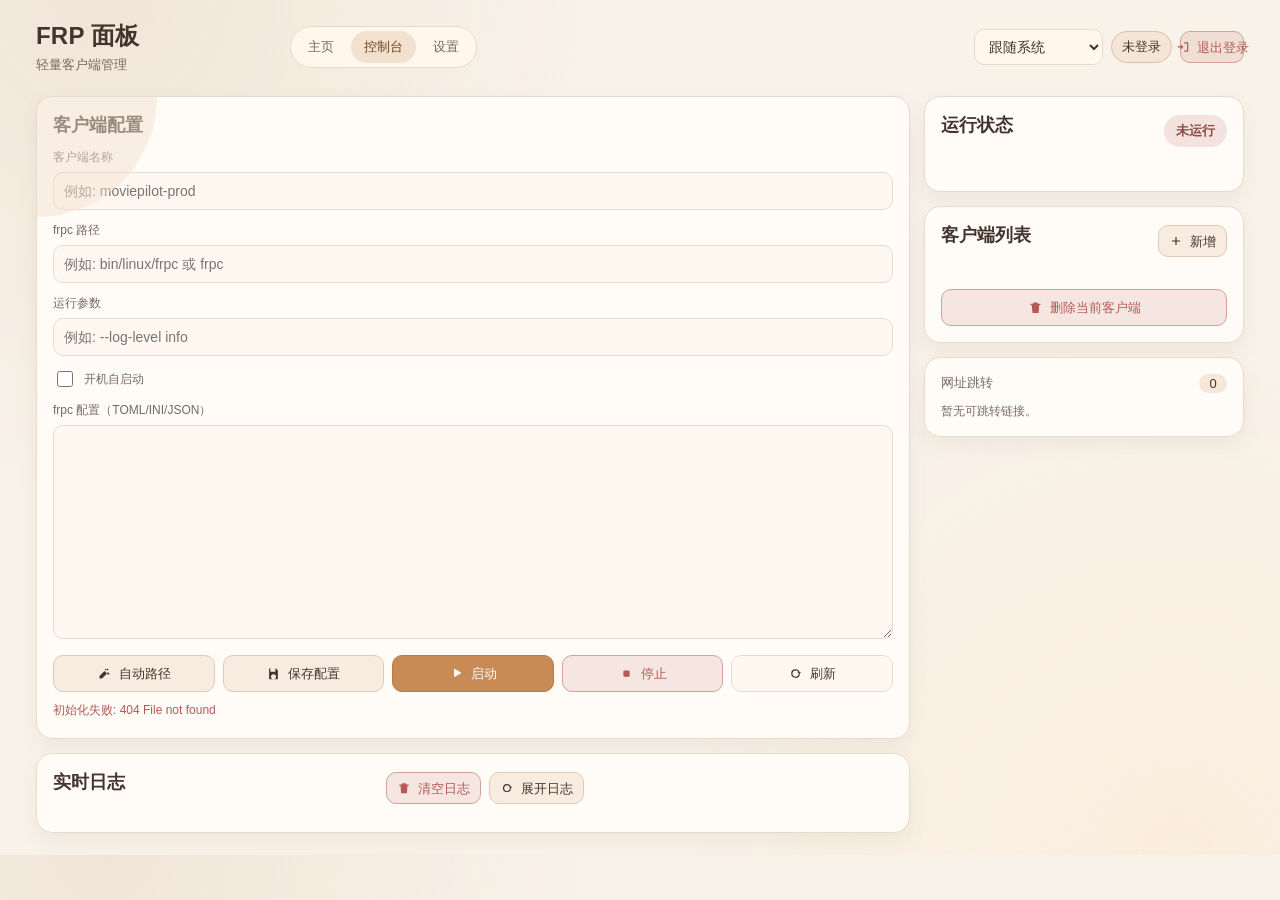
==== web/console.html @ 7527ebbc "feat(ui): add successful-sites home and move console to /console" ====
<!doctype html>
<html lang="zh-CN">
  <head>
    <meta charset="UTF-8" />
    <meta name="viewport" content="width=device-width, initial-scale=1.0" />
    <title>FRP 控制台</title>
    <link rel="stylesheet" href="/web/style.css?v=__ASSET_VERSION__" />
  </head>
  <body data-page="console" data-asset-version="__ASSET_VERSION__">
    <header class="site-header">
      <div class="brand">
        <h1>FRP 面板</h1>
        <p>轻量客户端管理</p>
      </div>
      <nav class="nav-tabs" aria-label="主导航">
        <a href="/" data-nav="home">主页</a>
        <a href="/console" data-nav="console">控制台</a>
        <a href="/settings" data-nav="settings">设置</a>
      </nav>
      <div class="head-actions">
        <select id="theme_mode" class="theme-select" aria-label="主题模式">
          <option value="system">跟随系统</option>
          <option value="light">浅色主题</option>
          <option value="dark">深色主题</option>
        </select>
        <span id="user_badge" class="user-badge">未登录</span>
        <button id="logout_btn" class="btn danger small">
          <svg class="btn-icon" aria-hidden="true"><use href="/web/icons.svg#icon-logout"></use></svg>
          <span class="btn-label">退出登录</span>
        </button>
      </div>
    </header>

    <main class="dashboard-grid">
      <section class="dashboard-main">
        <section class="panel stage reveal">
          <h2>客户端配置</h2>
          <div class="field">
            <label for="client_name">客户端名称</label>
            <input id="client_name" placeholder="例如: moviepilot-prod" />
          </div>
          <div class="field">
            <label for="frpc_path">frpc 路径</label>
            <input id="frpc_path" placeholder="例如: bin/linux/frpc 或 frpc" />
          </div>
          <div class="field">
            <label for="run_args">运行参数</label>
            <input id="run_args" placeholder="例如: --log-level info" />
          </div>
          <div class="field checkbox-field">
            <input id="auto_start" type="checkbox" />
            <label for="auto_start">开机自启动</label>
          </div>
          <div class="field">
            <label for="config_text">frpc 配置（TOML/INI/JSON）</label>
            <textarea id="config_text" rows="12"></textarea>
          </div>
          <div class="actions">
            <button id="auto_path_btn" class="btn secondary">
              <svg class="btn-icon" aria-hidden="true"><use href="/web/icons.svg#icon-magic"></use></svg>
              <span class="btn-label">自动路径</span>
            </button>
            <button id="save_btn" class="btn secondary">
              <svg class="btn-icon" aria-hidden="true"><use href="/web/icons.svg#icon-save"></use></svg>
              <span class="btn-label">保存配置</span>
            </button>
            <button id="start_btn" class="btn primary">
              <svg class="btn-icon" aria-hidden="true"><use href="/web/icons.svg#icon-play"></use></svg>
              <span class="btn-label">启动</span>
            </button>
            <button id="stop_btn" class="btn danger">
              <svg class="btn-icon" aria-hidden="true"><use href="/web/icons.svg#icon-stop"></use></svg>
              <span class="btn-label">停止</span>
            </button>
            <button id="refresh_btn" class="btn">
              <svg class="btn-icon" aria-hidden="true"><use href="/web/icons.svg#icon-refresh"></use></svg>
              <span class="btn-label">刷新</span>
            </button>
          </div>

          <section id="preflight_panel" class="preflight-panel hidden" aria-live="polite">
            <div class="panel-head">
              <h3>启动前预检</h3>
              <button id="preflight_close_btn" class="btn ghost small">
                <svg class="btn-icon" aria-hidden="true"><use href="/web/icons.svg#icon-close"></use></svg>
                <span class="btn-label">关闭</span>
              </button>
            </div>
            <p id="preflight_summary" class="hint info"></p>
            <div id="preflight_errors_wrap" class="preflight-block hidden">
              <p class="preflight-title error">错误</p>
              <ul id="preflight_errors" class="preflight-list"></ul>
            </div>
            <div id="preflight_warnings_wrap" class="preflight-block hidden">
              <p class="preflight-title warn">警告</p>
              <ul id="preflight_warnings" class="preflight-list"></ul>
            </div>
            <div class="actions two">
              <button id="preflight_force_btn" class="btn danger hidden">
                <svg class="btn-icon" aria-hidden="true"><use href="/web/icons.svg#icon-force"></use></svg>
                <span class="btn-label">忽略错误并强制启动</span>
              </button>
            </div>
          </section>
          <p id="hint" class="hint info"></p>
        </section>

        <section class="panel reveal">
          <div class="panel-head">
            <h2>实时日志</h2>
            <div class="actions">
              <button id="logs_clear_btn" class="btn danger small">
                <svg class="btn-icon" aria-hidden="true"><use href="/web/icons.svg#icon-trash"></use></svg>
                <span class="btn-label">清空日志</span>
              </button>
              <button id="logs_toggle_btn" class="btn secondary small">
                <svg class="btn-icon" aria-hidden="true"><use href="/web/icons.svg#icon-refresh"></use></svg>
                <span id="logs_toggle_label" class="btn-label">展开日志</span>
              </button>
            </div>
          </div>
          <pre id="logs" class="logs hidden"></pre>
        </section>
      </section>

      <aside class="dashboard-side">
        <section class="panel compact reveal">
          <div class="panel-head">
            <h2>运行状态</h2>
            <div id="status-pill" class="pill offline">未运行</div>
          </div>
          <p id="status_meta" class="hint info"></p>
        </section>

        <section class="panel sidebar reveal">
          <div class="panel-head">
            <h2>客户端列表</h2>
            <button id="add_client_btn" class="btn secondary small">
              <svg class="btn-icon" aria-hidden="true"><use href="/web/icons.svg#icon-plus"></use></svg>
              <span class="btn-label">新增</span>
            </button>
          </div>
          <div id="client_list" class="client-list"></div>
          <button id="delete_client_btn" class="btn danger">
            <svg class="btn-icon" aria-hidden="true"><use href="/web/icons.svg#icon-trash"></use></svg>
            <span class="btn-label">删除当前客户端</span>
          </button>
        </section>

        <section class="panel reveal">
          <div class="jump-header">
            <span>网址跳转</span>
            <span id="jump_count" class="jump-count">0</span>
          </div>
          <div id="jump_links" class="jump-links">
            <div class="jump-empty">暂无可跳转链接。</div>
          </div>
        </section>
      </aside>
    </main>

    <script src="/web/shared.js?v=__ASSET_VERSION__" type="module"></script>
    <script src="/web/dashboard.js?v=__ASSET_VERSION__" type="module"></script>
  </body>
</html>
---- web/style.css ----
/* tokens */
:root {
  --bg: #f9f2e9;
  --bg-soft: #fff8f1;
  --card: #fffcf8;
  --card-strong: #fff6ec;
  --text: #43352d;
  --muted: #776960;
  --line: #e7dbce;
  --line-strong: #d9c3ad;
  --primary: #c98b56;
  --primary-strong: #b97a46;
  --primary-soft: #f3e1cf;
  --success: #2f8d6d;
  --danger: #b45a57;
  --warn: #a9852d;
  --shadow: 0 16px 36px rgba(121, 96, 74, 0.1);
  --shadow-sm: 0 8px 20px rgba(121, 96, 74, 0.08);
  --radius-lg: 16px;
  --radius-md: 12px;
  --radius-sm: 10px;
}

body[data-theme="dark"] {
  --bg: #1f1b18;
  --bg-soft: #26211d;
  --card: #2a2420;
  --card-strong: #302a25;
  --text: #efe3d8;
  --muted: #b8a99b;
  --line: #3b332d;
  --line-strong: #53463d;
  --primary: #c59262;
  --primary-strong: #d6a878;
  --primary-soft: #443528;
  --success: #59b291;
  --danger: #d28482;
  --warn: #d4b061;
  --shadow: 0 18px 40px rgba(0, 0, 0, 0.35);
  --shadow-sm: 0 10px 26px rgba(0, 0, 0, 0.28);
}

/* base */
* {
  box-sizing: border-box;
}

body {
  margin: 0;
  color: var(--text);
  font-family: "Segoe UI", "PingFang SC", "Microsoft YaHei", sans-serif;
  background:
    radial-gradient(circle at 8% 0%, rgba(218, 191, 164, 0.25) 0%, transparent 34%),
    radial-gradient(circle at 92% 100%, rgba(255, 219, 176, 0.2) 0%, transparent 36%),
    var(--bg);
  transition: background-color 220ms ease, color 220ms ease;
}

/* layout */
.site-header {
  max-width: 1240px;
  margin: 0 auto;
  padding: 20px 16px 12px;
  display: grid;
  grid-template-columns: minmax(180px, 240px) 1fr auto;
  gap: 14px;
  align-items: center;
}

.dashboard-grid {
  max-width: 1240px;
  margin: 0 auto;
  padding: 10px 16px 22px;
  display: grid;
  grid-template-columns: minmax(0, 1fr) 320px;
  gap: 14px;
}

.dashboard-main {
  min-width: 0;
  display: grid;
  gap: 14px;
}

.dashboard-side {
  display: grid;
  gap: 14px;
  align-content: start;
}

.single-page {
  max-width: 1040px;
  margin: 0 auto;
  padding: 10px 16px 22px;
  display: grid;
  gap: 14px;
}

/* header/nav */
.brand h1 {
  margin: 0;
  font-size: 24px;
  font-weight: 800;
  letter-spacing: 0.2px;
}

.brand p {
  margin: 4px 0 0;
  color: var(--muted);
  font-size: 13px;
}

.brand-meta {
  margin-top: 8px;
  display: flex;
  align-items: center;
  gap: 8px;
}

.ui-version-badge {
  display: inline-flex;
  align-items: center;
  border: 1px solid color-mix(in oklab, var(--primary) 45%, var(--line));
  border-radius: 999px;
  padding: 2px 9px;
  font-size: 11px;
  font-weight: 700;
  color: color-mix(in oklab, var(--primary) 76%, #3f2411);
  background: color-mix(in oklab, var(--primary-soft) 76%, transparent);
}

.ui-changes-link {
  display: inline-flex;
  align-items: center;
  gap: 5px;
  border: 0;
  background: none;
  color: var(--muted);
  font-size: 12px;
  font-weight: 600;
  cursor: pointer;
  padding: 0;
  text-decoration: underline;
  text-decoration-color: color-mix(in oklab, var(--line-strong) 70%, transparent);
  text-underline-offset: 3px;
  transition: color 180ms ease, text-decoration-color 180ms ease;
}

.ui-changes-link:hover,
.ui-changes-link:focus-visible {
  color: var(--text);
  text-decoration-color: color-mix(in oklab, var(--primary) 62%, transparent);
}

.nav-tabs {
  width: fit-content;
  display: flex;
  gap: 4px;
  padding: 4px;
  border-radius: 999px;
  border: 1px solid var(--line);
  background: var(--card-strong);
}

.nav-tabs a {
  text-decoration: none;
  color: var(--muted);
  font-size: 13px;
  padding: 7px 13px;
  border-radius: 999px;
  transition: background-color 180ms ease, color 180ms ease, transform 180ms ease;
}

.nav-tabs a:hover,
.nav-tabs a:focus-visible {
  color: var(--text);
  background: color-mix(in oklab, var(--primary-soft) 78%, transparent);
}

.nav-tabs a.active {
  color: #6e431f;
  background: var(--primary-soft);
}

body[data-theme="dark"] .nav-tabs a.active {
  color: #ffdcb8;
  background: var(--primary-soft);
}

.head-actions {
  justify-self: end;
  display: flex;
  align-items: center;
  gap: 8px;
}

.theme-select {
  border: 1px solid var(--line);
  border-radius: 10px;
  background: var(--card-strong);
  color: var(--text);
  padding: 8px 10px;
}

.user-badge {
  display: inline-flex;
  align-items: center;
  justify-content: center;
  flex: 0 0 auto;
  white-space: nowrap;
  font-size: 13px;
  border-radius: 999px;
  padding: 6px 10px;
  border: 1px solid var(--line-strong);
  background: color-mix(in oklab, var(--primary-soft) 72%, transparent);
  color: var(--text);
}

/* cards */
.panel {
  border: 1px solid var(--line);
  border-radius: var(--radius-lg);
  background: var(--card);
  box-shadow: var(--shadow-sm);
  padding: 16px;
  transition: border-color 200ms ease, box-shadow 200ms ease, background-color 200ms ease;
}

.panel:hover {
  border-color: var(--line-strong);
  box-shadow: var(--shadow);
}

.panel h2 {
  margin: 0 0 12px;
  font-size: 18px;
}

.panel-head {
  display: flex;
  justify-content: space-between;
  align-items: center;
  gap: 10px;
  margin-bottom: 10px;
}

.compact {
  padding-bottom: 12px;
}

.stage {
  position: relative;
}

.stage::before {
  content: "";
  position: absolute;
  inset: 0 auto auto 0;
  width: 120px;
  height: 120px;
  border-radius: 0 0 100% 0;
  background: color-mix(in oklab, var(--primary-soft) 50%, transparent);
  pointer-events: none;
}

/* forms/buttons */
.field {
  margin-bottom: 12px;
}

.field label {
  display: block;
  margin-bottom: 6px;
  font-size: 12px;
  color: var(--muted);
}

input,
select,
textarea {
  width: 100%;
  border: 1px solid var(--line);
  border-radius: var(--radius-sm);
  font-size: 14px;
  color: var(--text);
  background: var(--bg-soft);
  padding: 10px;
  transition: border-color 180ms ease, box-shadow 180ms ease, background-color 180ms ease;
}

input:focus-visible,
select:focus-visible,
textarea:focus-visible {
  outline: none;
  border-color: var(--primary);
  box-shadow: 0 0 0 3px color-mix(in oklab, var(--primary-soft) 60%, transparent);
}

textarea {
  resize: vertical;
  min-height: 140px;
}

.actions {
  display: grid;
  grid-template-columns: repeat(5, minmax(0, 1fr));
  gap: 8px;
}

.actions.two {
  grid-template-columns: repeat(2, minmax(0, 1fr));
}

.btn {
  display: inline-flex;
  align-items: center;
  justify-content: center;
  gap: 7px;
  white-space: nowrap;
  border: 1px solid var(--line);
  border-radius: var(--radius-sm);
  background: var(--bg-soft);
  color: var(--text);
  padding: 10px;
  font-size: 13px;
  cursor: pointer;
  transition: transform 180ms ease, border-color 180ms ease, background-color 180ms ease, box-shadow 180ms ease;
}

.btn:hover,
.btn:focus-visible {
  border-color: var(--line-strong);
  transform: translateY(-1px);
  box-shadow: var(--shadow-sm);
}

.btn:active {
  transform: translateY(0);
}

.btn.small {
  width: auto;
  min-width: 64px;
  padding: 8px 10px;
}

.btn-icon {
  width: 15px;
  height: 15px;
  flex: 0 0 auto;
}

.btn.small .btn-icon {
  width: 14px;
  height: 14px;
}

.btn-label {
  line-height: 1;
}

.btn.icon-only {
  min-width: auto;
  padding: 8px;
}

.btn.primary {
  background: var(--primary);
  border-color: var(--primary-strong);
  color: #fff;
}

.btn.primary:hover,
.btn.primary:focus-visible {
  background: var(--primary-strong);
}

.btn.secondary {
  background: color-mix(in oklab, var(--primary-soft) 58%, transparent);
  border-color: color-mix(in oklab, var(--line-strong) 75%, var(--primary-soft));
  color: var(--text);
}

.btn.ghost {
  background: var(--card);
}

.btn.danger {
  background: color-mix(in oklab, var(--danger) 14%, transparent);
  border-color: color-mix(in oklab, var(--danger) 45%, var(--line));
  color: var(--danger);
}

/* dashboard specific */
.sidebar {
  display: grid;
  gap: 10px;
  align-content: start;
}

.client-list {
  display: grid;
  gap: 8px;
  max-height: 560px;
  overflow: auto;
}

.client-item {
  border: 1px solid var(--line);
  border-radius: var(--radius-md);
  background: var(--bg-soft);
  padding: 10px;
  text-align: left;
  cursor: pointer;
  transition: transform 180ms ease, border-color 180ms ease, background-color 180ms ease;
}

.client-item:hover {
  transform: translateY(-1px);
}

.client-item.active {
  border-color: color-mix(in oklab, var(--primary) 58%, var(--line));
  background: color-mix(in oklab, var(--primary-soft) 70%, transparent);
}

.client-item-title {
  display: flex;
  justify-content: space-between;
  align-items: center;
  font-size: 14px;
  font-weight: 700;
}

.client-item-meta {
  margin-top: 5px;
  color: var(--muted);
  font-size: 12px;
}

.dot {
  width: 10px;
  height: 10px;
  border-radius: 50%;
}

.dot.online {
  background: var(--success);
}

.dot.offline {
  background: var(--danger);
}

.pill {
  border-radius: 999px;
  padding: 7px 12px;
  font-size: 13px;
  font-weight: 700;
}

.pill.online {
  color: color-mix(in oklab, var(--success) 80%, #0a0a0a);
  background: color-mix(in oklab, var(--success) 18%, transparent);
}

.pill.offline {
  color: color-mix(in oklab, var(--danger) 80%, #0a0a0a);
  background: color-mix(in oklab, var(--danger) 16%, transparent);
}

.jump-header {
  display: flex;
  justify-content: space-between;
  color: var(--muted);
  font-size: 13px;
  margin-bottom: 10px;
}

.jump-count {
  border-radius: 999px;
  min-width: 28px;
  text-align: center;
  padding: 2px 8px;
  background: color-mix(in oklab, var(--primary-soft) 76%, transparent);
  color: var(--text);
}

.jump-links {
  display: grid;
  gap: 8px;
}

.jump-link-item {
  border: 1px solid var(--line);
  border-radius: var(--radius-sm);
  padding: 10px;
  background: var(--bg-soft);
}

.jump-link-title {
  font-size: 13px;
  font-weight: 700;
  margin-bottom: 5px;
}

.jump-link-url {
  color: color-mix(in oklab, var(--primary) 86%, #3f2411);
  text-decoration: none;
  font-size: 12px;
  word-break: break-all;
}

.jump-link-url:hover {
  text-decoration: underline;
}

.jump-empty {
  color: var(--muted);
  font-size: 12px;
}

.sites-page .panel {
  min-height: 220px;
}

.sites-summary {
  margin: 8px 0 12px;
  color: var(--muted);
  font-size: 13px;
}

.sites-list {
  display: grid;
  grid-template-columns: repeat(2, minmax(0, 1fr));
  gap: 10px;
}

.site-card {
  border: 1px solid var(--line);
  border-radius: var(--radius-md);
  background: var(--bg-soft);
  padding: 12px;
  display: grid;
  gap: 8px;
}

.site-card-top {
  display: flex;
  justify-content: space-between;
  align-items: center;
  gap: 8px;
}

.site-card-meta {
  display: flex;
  flex-wrap: wrap;
  gap: 8px 12px;
  color: var(--muted);
  font-size: 12px;
}

.logs {
  margin: 0;
  min-height: 280px;
  border: 1px solid var(--line);
  border-radius: var(--radius-md);
  padding: 12px;
  overflow: auto;
  white-space: pre-wrap;
  word-break: break-word;
  line-height: 1.45;
  background: color-mix(in oklab, var(--bg-soft) 90%, var(--card));
  color: var(--text);
}

body[data-theme="dark"] .logs {
  background: #1c1917;
  border-color: #2f2a27;
  color: #f6ece2;
}

.hidden {
  display: none !important;
}

.ui-notice-backdrop {
  position: fixed;
  inset: 0;
  z-index: 20;
  display: grid;
  place-items: center;
  background: rgba(34, 28, 24, 0.32);
  padding: 16px;
}

.ui-notice-card {
  width: min(560px, 100%);
  border: 1px solid var(--line);
  border-radius: var(--radius-lg);
  background: var(--card);
  box-shadow: var(--shadow);
  padding: 18px;
  animation: page-in 240ms ease both;
}

.ui-notice-card h2 {
  margin: 0 0 10px;
  font-size: 20px;
}

.ui-notice-card p {
  margin: 0 0 10px;
  color: var(--muted);
}

.ui-notice-list {
  margin: 0 0 12px;
  padding-left: 18px;
  display: grid;
  gap: 6px;
  font-size: 13px;
}

body[data-theme="dark"] .ui-notice-backdrop {
  background: rgba(10, 8, 7, 0.5);
}

.preflight-panel {
  margin-top: 12px;
  border: 1px solid color-mix(in oklab, var(--warn) 45%, var(--line));
  border-radius: var(--radius-md);
  background: color-mix(in oklab, var(--card-strong) 72%, var(--primary-soft));
  padding: 12px;
  display: grid;
  gap: 8px;
}

.preflight-panel h3 {
  margin: 0;
  font-size: 14px;
}

.preflight-block {
  border: 1px dashed var(--line-strong);
  border-radius: var(--radius-sm);
  padding: 8px;
  background: color-mix(in oklab, var(--bg-soft) 86%, transparent);
}

.preflight-title {
  margin: 0 0 6px;
  font-size: 12px;
  font-weight: 700;
}

.preflight-title.error {
  color: var(--danger);
}

.preflight-title.warn {
  color: var(--warn);
}

.preflight-list {
  margin: 0;
  padding-left: 18px;
  display: grid;
  gap: 4px;
  font-size: 12px;
}

/* events */
.filters {
  display: grid;
  grid-template-columns: repeat(3, minmax(0, 1fr));
  gap: 10px;
  margin-bottom: 12px;
}

.sticky-filters {
  position: sticky;
  top: 10px;
  z-index: 4;
  padding: 10px;
  border-radius: var(--radius-md);
  border: 1px solid var(--line);
  background: color-mix(in oklab, var(--card) 90%, transparent);
  box-shadow: var(--shadow-sm);
}

.events-list {
  display: grid;
  gap: 9px;
}

.event-row {
  border: 1px solid var(--line);
  border-radius: var(--radius-md);
  padding: 11px;
  background: var(--bg-soft);
}

.event-row-top {
  display: flex;
  justify-content: space-between;
  gap: 10px;
  font-size: 12px;
  margin-bottom: 6px;
}

.event-type {
  font-weight: 700;
  color: color-mix(in oklab, var(--primary) 82%, #3b2412);
}

.event-time {
  color: var(--muted);
}

.event-message {
  font-size: 13px;
  margin-bottom: 4px;
}

.event-source {
  font-size: 12px;
  color: var(--muted);
}

.event-row.flash {
  animation: flash-new 900ms ease-out 1;
}

/* alerts */
.alert-channels {
  display: grid;
  gap: 8px;
  margin-top: 8px;
}

.channel-item {
  border: 1px solid var(--line);
  border-radius: var(--radius-md);
  padding: 10px;
  background: var(--bg-soft);
}

.channel-info {
  font-size: 14px;
  font-weight: 700;
  margin-bottom: 4px;
}

.channel-url,
.channel-meta {
  color: var(--muted);
  font-size: 12px;
  margin-bottom: 5px;
  word-break: break-all;
}

.channel-actions {
  display: flex;
  gap: 8px;
}

.two-cols {
  display: grid;
  grid-template-columns: repeat(2, minmax(0, 1fr));
  gap: 10px;
}

.checkbox-field {
  display: flex;
  align-items: center;
  gap: 8px;
}

.checkbox-field input[type="checkbox"] {
  width: 16px;
  height: 16px;
}

.checkbox-field label {
  margin: 0;
}

/* hints */
.hint {
  min-height: 20px;
  margin: 10px 0 0;
  font-size: 12px;
}

.hint.info {
  color: var(--muted);
}

.hint.warn {
  color: var(--warn);
}

.hint.error {
  color: var(--danger);
}

/* login */
.login-shell {
  min-height: calc(100vh - 96px);
  display: grid;
  place-items: center;
  padding: 20px;
}

.login-card {
  width: min(430px, 100%);
  background: var(--card);
  border: 1px solid var(--line);
  border-radius: var(--radius-lg);
  box-shadow: var(--shadow);
  padding: 22px;
}

.login-card h1 {
  margin: 0 0 10px;
}

.login-desc {
  margin: 0 0 14px;
  font-size: 13px;
  color: var(--muted);
}

.login-tip {
  margin-top: 10px;
  color: var(--muted);
  font-size: 12px;
}

/* animations */
.reveal {
  animation: page-in 560ms cubic-bezier(0.2, 0.7, 0, 1) both;
}

.dashboard-main > .panel:nth-child(1),
.dashboard-side > .panel:nth-child(1) {
  animation-delay: 40ms;
}

.dashboard-main > .panel:nth-child(2),
.dashboard-side > .panel:nth-child(2) {
  animation-delay: 90ms;
}

@keyframes page-in {
  from {
    opacity: 0;
    transform: translateY(8px);
  }
  to {
    opacity: 1;
    transform: translateY(0);
  }
}

@keyframes flash-new {
  0% {
    box-shadow: 0 0 0 0 color-mix(in oklab, var(--primary-soft) 68%, transparent);
    border-color: color-mix(in oklab, var(--primary) 55%, var(--line));
  }
  100% {
    box-shadow: 0 0 0 0 transparent;
    border-color: var(--line);
  }
}

body[data-motion="reduced"] * {
  animation: none !important;
  transition-duration: 0.01ms !important;
  transition-delay: 0ms !important;
  scroll-behavior: auto !important;
}

@media (prefers-reduced-motion: reduce) {
  * {
    animation: none !important;
    transition-duration: 0.01ms !important;
    transition-delay: 0ms !important;
    scroll-behavior: auto !important;
  }
}

/* responsive */
@media (max-width: 1024px) {
  .site-header {
    grid-template-columns: 1fr;
    gap: 10px;
  }

  .head-actions {
    justify-self: start;
    flex-wrap: wrap;
  }

  .dashboard-grid {
    grid-template-columns: 1fr;
  }

  .dashboard-side {
    order: -1;
  }

  .actions {
    grid-template-columns: repeat(2, minmax(0, 1fr));
  }

  .filters {
    grid-template-columns: 1fr;
  }

  .two-cols {
    grid-template-columns: 1fr;
  }

  .sites-list {
    grid-template-columns: 1fr;
  }
}
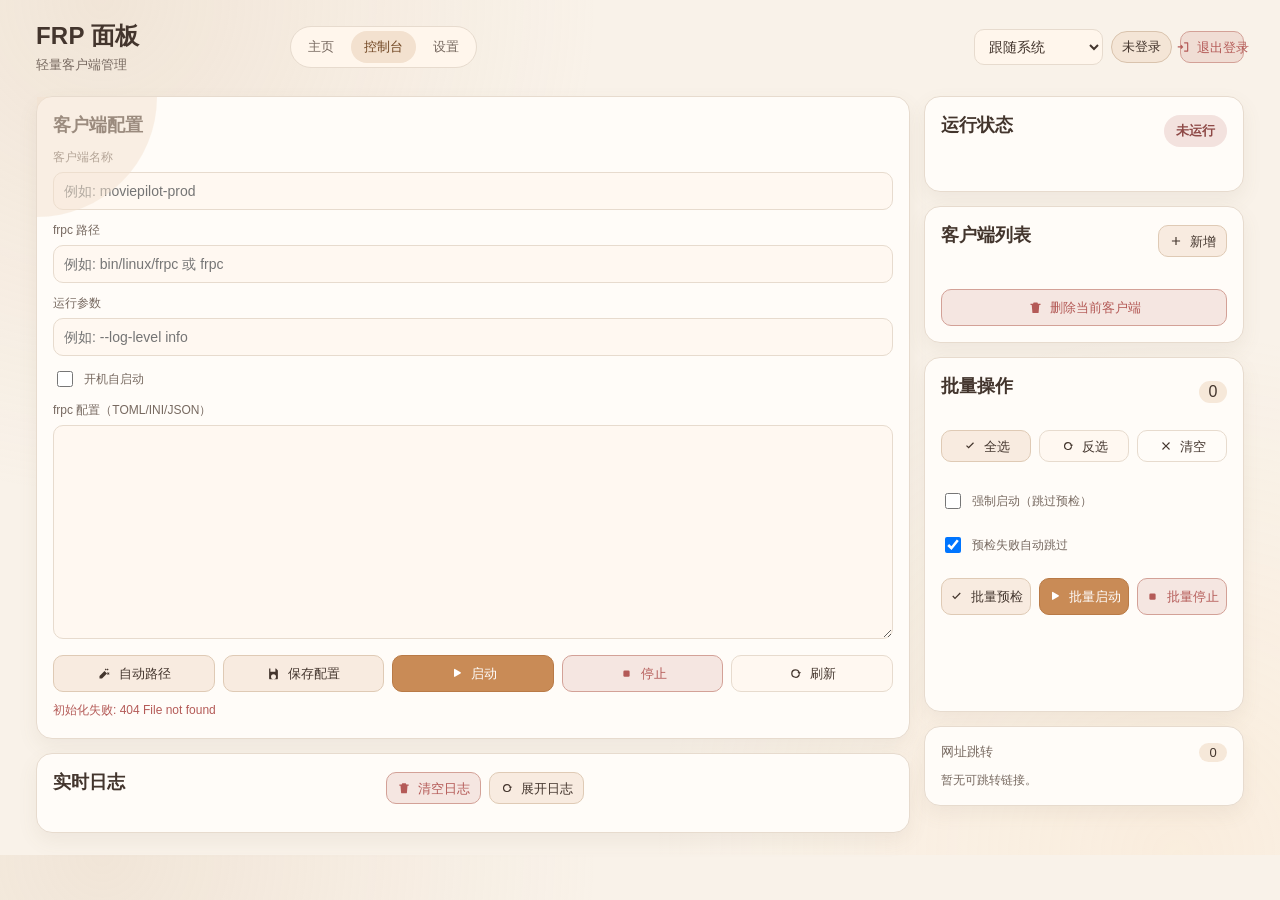
==== commit 3165fd7a: "feat: simplify interactions with batch console operations" ====
--- a/web/console.html
+++ b/web/console.html
@@ -147,6 +147,53 @@
           </button>
         </section>
 
+        <section class="panel sidebar reveal">
+          <div class="panel-head">
+            <h2>批量操作</h2>
+            <span id="batch_selected_count" class="jump-count">0</span>
+          </div>
+          <div class="actions three">
+            <button id="batch_select_all_btn" class="btn small secondary">
+              <svg class="btn-icon" aria-hidden="true"><use href="/web/icons.svg#icon-check"></use></svg>
+              <span class="btn-label">全选</span>
+            </button>
+            <button id="batch_invert_btn" class="btn small">
+              <svg class="btn-icon" aria-hidden="true"><use href="/web/icons.svg#icon-refresh"></use></svg>
+              <span class="btn-label">反选</span>
+            </button>
+            <button id="batch_clear_btn" class="btn small ghost">
+              <svg class="btn-icon" aria-hidden="true"><use href="/web/icons.svg#icon-close"></use></svg>
+              <span class="btn-label">清空</span>
+            </button>
+          </div>
+          <div id="batch_client_list" class="batch-client-list"></div>
+          <div class="field checkbox-field">
+            <input id="batch_force_start" type="checkbox" />
+            <label for="batch_force_start">强制启动（跳过预检）</label>
+          </div>
+          <div class="field checkbox-field">
+            <input id="batch_skip_failed" type="checkbox" checked />
+            <label for="batch_skip_failed">预检失败自动跳过</label>
+          </div>
+          <div class="actions three">
+            <button id="batch_preflight_btn" class="btn secondary">
+              <svg class="btn-icon" aria-hidden="true"><use href="/web/icons.svg#icon-check"></use></svg>
+              <span class="btn-label">批量预检</span>
+            </button>
+            <button id="batch_start_btn" class="btn primary">
+              <svg class="btn-icon" aria-hidden="true"><use href="/web/icons.svg#icon-play"></use></svg>
+              <span class="btn-label">批量启动</span>
+            </button>
+            <button id="batch_stop_btn" class="btn danger">
+              <svg class="btn-icon" aria-hidden="true"><use href="/web/icons.svg#icon-stop"></use></svg>
+              <span class="btn-label">批量停止</span>
+            </button>
+          </div>
+          <p id="batch_hint" class="hint info"></p>
+          <p id="batch_result_summary" class="hint info"></p>
+          <div id="batch_result_list" class="batch-result-list hidden"></div>
+        </section>
+
         <section class="panel reveal">
           <div class="jump-header">
             <span>网址跳转</span>
--- a/web/style.css
+++ b/web/style.css
@@ -311,6 +311,10 @@
   grid-template-columns: repeat(2, minmax(0, 1fr));
 }
 
+.actions.three {
+  grid-template-columns: repeat(3, minmax(0, 1fr));
+}
+
 .btn {
   display: inline-flex;
   align-items: center;
@@ -520,10 +524,104 @@
   font-size: 12px;
 }
 
+.batch-client-list {
+  display: grid;
+  gap: 6px;
+  max-height: 200px;
+  overflow: auto;
+  margin-bottom: 8px;
+}
+
+.batch-client-row {
+  display: grid;
+  grid-template-columns: auto 1fr auto;
+  gap: 8px;
+  align-items: center;
+  border: 1px solid var(--line);
+  border-radius: var(--radius-sm);
+  padding: 8px 10px;
+  background: var(--bg-soft);
+  font-size: 13px;
+}
+
+.batch-client-row input[type="checkbox"] {
+  width: 14px;
+  height: 14px;
+}
+
+.batch-client-name {
+  min-width: 0;
+  overflow: hidden;
+  text-overflow: ellipsis;
+  white-space: nowrap;
+}
+
+.batch-result-list {
+  display: grid;
+  gap: 8px;
+}
+
+.batch-result-item {
+  border: 1px solid var(--line);
+  border-radius: var(--radius-sm);
+  padding: 8px 10px;
+  background: var(--bg-soft);
+}
+
+.batch-result-item.ok {
+  border-color: color-mix(in oklab, var(--success) 45%, var(--line));
+}
+
+.batch-result-item.fail {
+  border-color: color-mix(in oklab, var(--danger) 45%, var(--line));
+}
+
+.batch-result-main {
+  display: flex;
+  justify-content: space-between;
+  gap: 8px;
+  font-size: 12px;
+}
+
+.batch-result-client {
+  font-weight: 700;
+}
+
+.batch-result-msg {
+  color: var(--muted);
+}
+
+.batch-result-item details {
+  margin-top: 6px;
+}
+
+.batch-result-item summary {
+  cursor: pointer;
+  color: var(--muted);
+  font-size: 12px;
+}
+
+.batch-result-item pre {
+  margin: 6px 0 0;
+  border: 1px dashed var(--line-strong);
+  border-radius: var(--radius-sm);
+  padding: 8px;
+  background: color-mix(in oklab, var(--card-strong) 75%, transparent);
+  font-size: 11px;
+  white-space: pre-wrap;
+  word-break: break-word;
+}
+
 .sites-page .panel {
   min-height: 220px;
 }
 
+.sites-filters {
+  display: grid;
+  grid-template-columns: repeat(3, minmax(0, 1fr));
+  gap: 10px;
+}
+
 .sites-summary {
   margin: 8px 0 12px;
   color: var(--muted);
@@ -531,6 +629,22 @@
 }
 
 .sites-list {
+  display: grid;
+  gap: 14px;
+}
+
+.sites-region-group {
+  display: grid;
+  gap: 10px;
+}
+
+.sites-region-title {
+  margin: 0;
+  font-size: 14px;
+  color: var(--muted);
+}
+
+.sites-region-list {
   display: grid;
   grid-template-columns: repeat(2, minmax(0, 1fr));
   gap: 10px;
@@ -923,7 +1037,15 @@
     grid-template-columns: 1fr;
   }
 
-  .sites-list {
+  .actions.three {
+    grid-template-columns: repeat(2, minmax(0, 1fr));
+  }
+
+  .sites-filters {
     grid-template-columns: 1fr;
   }
-}
+
+  .sites-region-list {
+    grid-template-columns: 1fr;
+  }
+}
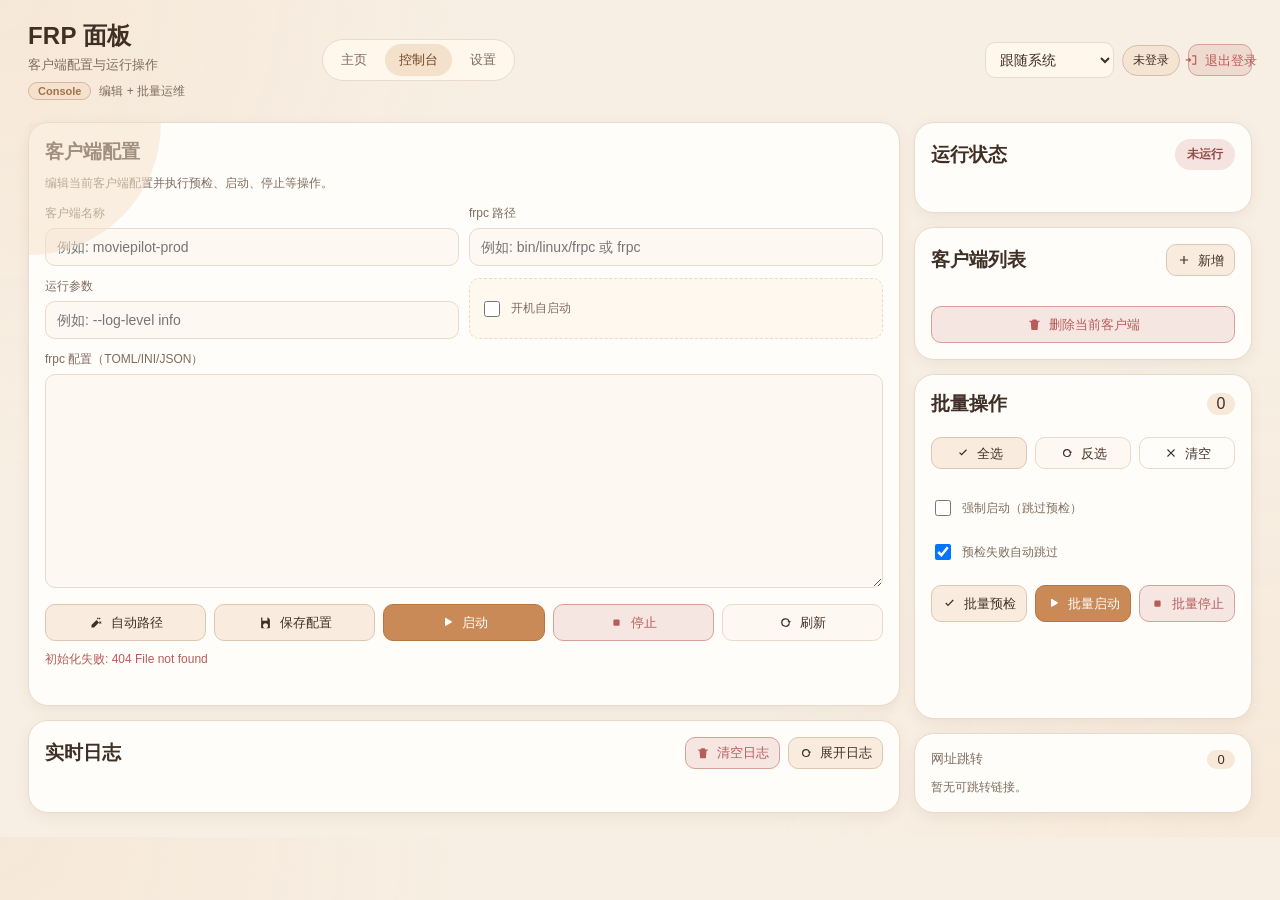
==== commit 64b09de2: "style: refresh unified cream UI across all pages" ====
--- a/web/console.html
+++ b/web/console.html
@@ -3,14 +3,18 @@
   <head>
     <meta charset="UTF-8" />
     <meta name="viewport" content="width=device-width, initial-scale=1.0" />
-    <title>FRP 控制台</title>
+    <title>控制台 - FRP 面板</title>
     <link rel="stylesheet" href="/web/style.css?v=__ASSET_VERSION__" />
   </head>
   <body data-page="console" data-asset-version="__ASSET_VERSION__">
     <header class="site-header">
       <div class="brand">
         <h1>FRP 面板</h1>
-        <p>轻量客户端管理</p>
+        <p>客户端配置与运行操作</p>
+        <div class="brand-meta">
+          <span class="ui-version-badge">Console</span>
+          <span class="brand-meta-text">编辑 + 批量运维</span>
+        </div>
       </div>
       <nav class="nav-tabs" aria-label="主导航">
         <a href="/" data-nav="home">主页</a>
@@ -34,22 +38,32 @@
     <main class="dashboard-grid">
       <section class="dashboard-main">
         <section class="panel stage reveal">
-          <h2>客户端配置</h2>
-          <div class="field">
-            <label for="client_name">客户端名称</label>
-            <input id="client_name" placeholder="例如: moviepilot-prod" />
-          </div>
-          <div class="field">
-            <label for="frpc_path">frpc 路径</label>
-            <input id="frpc_path" placeholder="例如: bin/linux/frpc 或 frpc" />
-          </div>
-          <div class="field">
-            <label for="run_args">运行参数</label>
-            <input id="run_args" placeholder="例如: --log-level info" />
-          </div>
-          <div class="field checkbox-field">
-            <input id="auto_start" type="checkbox" />
-            <label for="auto_start">开机自启动</label>
+          <div class="panel-head panel-head-wrap">
+            <div>
+              <h2>客户端配置</h2>
+              <p class="hint info panel-subtext">编辑当前客户端配置并执行预检、启动、停止等操作。</p>
+            </div>
+          </div>
+
+          <div class="field-grid two">
+            <div class="field">
+              <label for="client_name">客户端名称</label>
+              <input id="client_name" placeholder="例如: moviepilot-prod" />
+            </div>
+            <div class="field">
+              <label for="frpc_path">frpc 路径</label>
+              <input id="frpc_path" placeholder="例如: bin/linux/frpc 或 frpc" />
+            </div>
+          </div>
+          <div class="field-grid two">
+            <div class="field">
+              <label for="run_args">运行参数</label>
+              <input id="run_args" placeholder="例如: --log-level info" />
+            </div>
+            <div class="field checkbox-field checkbox-inline">
+              <input id="auto_start" type="checkbox" />
+              <label for="auto_start">开机自启动</label>
+            </div>
           </div>
           <div class="field">
             <label for="config_text">frpc 配置（TOML/INI/JSON）</label>
@@ -108,7 +122,7 @@
         <section class="panel reveal">
           <div class="panel-head">
             <h2>实时日志</h2>
-            <div class="actions">
+            <div class="actions two-inline">
               <button id="logs_clear_btn" class="btn danger small">
                 <svg class="btn-icon" aria-hidden="true"><use href="/web/icons.svg#icon-trash"></use></svg>
                 <span class="btn-label">清空日志</span>
--- a/web/style.css
+++ b/web/style.css
@@ -1,43 +1,53 @@
 /* tokens */
 :root {
-  --bg: #f9f2e9;
-  --bg-soft: #fff8f1;
-  --card: #fffcf8;
-  --card-strong: #fff6ec;
-  --text: #43352d;
-  --muted: #776960;
-  --line: #e7dbce;
-  --line-strong: #d9c3ad;
-  --primary: #c98b56;
-  --primary-strong: #b97a46;
-  --primary-soft: #f3e1cf;
-  --success: #2f8d6d;
-  --danger: #b45a57;
-  --warn: #a9852d;
-  --shadow: 0 16px 36px rgba(121, 96, 74, 0.1);
-  --shadow-sm: 0 8px 20px rgba(121, 96, 74, 0.08);
+  --bg: #f8efe4;
+  --bg-soft: #fef8f2;
+  --card: #fffdf9;
+  --card-soft: #fff6ec;
+  --card-strong: #fef0e2;
+  --text: #3f2f25;
+  --text-soft: #5f4a3b;
+  --muted: #7f6c5f;
+  --line: #eadacc;
+  --line-strong: #d6bfaa;
+  --primary: #c98a57;
+  --primary-strong: #b8763f;
+  --primary-soft: #f4e1cc;
+  --success: #2f8f70;
+  --danger: #b75c58;
+  --warn: #a37a2e;
+  --info: #6f8ea7;
+  --shadow-xs: 0 4px 14px rgba(88, 60, 35, 0.07);
+  --shadow-sm: 0 10px 26px rgba(88, 60, 35, 0.1);
+  --shadow-md: 0 18px 40px rgba(88, 60, 35, 0.14);
+  --radius-xl: 20px;
   --radius-lg: 16px;
   --radius-md: 12px;
   --radius-sm: 10px;
+  --radius-xs: 8px;
 }
 
 body[data-theme="dark"] {
-  --bg: #1f1b18;
-  --bg-soft: #26211d;
-  --card: #2a2420;
-  --card-strong: #302a25;
-  --text: #efe3d8;
-  --muted: #b8a99b;
-  --line: #3b332d;
-  --line-strong: #53463d;
-  --primary: #c59262;
-  --primary-strong: #d6a878;
-  --primary-soft: #443528;
-  --success: #59b291;
-  --danger: #d28482;
-  --warn: #d4b061;
-  --shadow: 0 18px 40px rgba(0, 0, 0, 0.35);
-  --shadow-sm: 0 10px 26px rgba(0, 0, 0, 0.28);
+  --bg: #1f1a16;
+  --bg-soft: #27211d;
+  --card: #2d2621;
+  --card-soft: #332b25;
+  --card-strong: #392f28;
+  --text: #f0e2d3;
+  --text-soft: #dac7b4;
+  --muted: #baa792;
+  --line: #443830;
+  --line-strong: #5a4a3f;
+  --primary: #c99464;
+  --primary-strong: #d5a677;
+  --primary-soft: #4a392b;
+  --success: #58b291;
+  --danger: #d38884;
+  --warn: #d3b062;
+  --info: #88a8c2;
+  --shadow-xs: 0 4px 14px rgba(0, 0, 0, 0.2);
+  --shadow-sm: 0 12px 28px rgba(0, 0, 0, 0.3);
+  --shadow-md: 0 20px 44px rgba(0, 0, 0, 0.36);
 }
 
 /* base */
@@ -50,29 +60,37 @@
   color: var(--text);
   font-family: "Segoe UI", "PingFang SC", "Microsoft YaHei", sans-serif;
   background:
-    radial-gradient(circle at 8% 0%, rgba(218, 191, 164, 0.25) 0%, transparent 34%),
-    radial-gradient(circle at 92% 100%, rgba(255, 219, 176, 0.2) 0%, transparent 36%),
+    radial-gradient(circle at 0% 0%, color-mix(in oklab, var(--primary-soft) 50%, transparent) 0%, transparent 32%),
+    radial-gradient(circle at 100% 100%, color-mix(in oklab, var(--primary-soft) 42%, transparent) 0%, transparent 34%),
     var(--bg);
   transition: background-color 220ms ease, color 220ms ease;
 }
 
 /* layout */
 .site-header {
-  max-width: 1240px;
+  max-width: 1260px;
   margin: 0 auto;
-  padding: 20px 16px 12px;
-  display: grid;
-  grid-template-columns: minmax(180px, 240px) 1fr auto;
+  padding: 20px 18px 12px;
+  display: grid;
+  grid-template-columns: minmax(220px, 280px) 1fr auto;
   gap: 14px;
   align-items: center;
 }
 
+.single-page {
+  max-width: 1100px;
+  margin: 0 auto;
+  padding: 10px 18px 24px;
+  display: grid;
+  gap: 14px;
+}
+
 .dashboard-grid {
-  max-width: 1240px;
+  max-width: 1260px;
   margin: 0 auto;
-  padding: 10px 16px 22px;
-  display: grid;
-  grid-template-columns: minmax(0, 1fr) 320px;
+  padding: 10px 18px 24px;
+  display: grid;
+  grid-template-columns: minmax(0, 1fr) 338px;
   gap: 14px;
 }
 
@@ -88,12 +106,13 @@
   align-content: start;
 }
 
-.single-page {
-  max-width: 1040px;
-  margin: 0 auto;
-  padding: 10px 16px 22px;
-  display: grid;
-  gap: 14px;
+.field-grid {
+  display: grid;
+  gap: 10px;
+}
+
+.field-grid.two {
+  grid-template-columns: repeat(2, minmax(0, 1fr));
 }
 
 /* header/nav */
@@ -115,6 +134,11 @@
   display: flex;
   align-items: center;
   gap: 8px;
+}
+
+.brand-meta-text {
+  color: var(--muted);
+  font-size: 12px;
 }
 
 .ui-version-badge {
@@ -125,31 +149,8 @@
   padding: 2px 9px;
   font-size: 11px;
   font-weight: 700;
-  color: color-mix(in oklab, var(--primary) 76%, #3f2411);
-  background: color-mix(in oklab, var(--primary-soft) 76%, transparent);
-}
-
-.ui-changes-link {
-  display: inline-flex;
-  align-items: center;
-  gap: 5px;
-  border: 0;
-  background: none;
-  color: var(--muted);
-  font-size: 12px;
-  font-weight: 600;
-  cursor: pointer;
-  padding: 0;
-  text-decoration: underline;
-  text-decoration-color: color-mix(in oklab, var(--line-strong) 70%, transparent);
-  text-underline-offset: 3px;
-  transition: color 180ms ease, text-decoration-color 180ms ease;
-}
-
-.ui-changes-link:hover,
-.ui-changes-link:focus-visible {
-  color: var(--text);
-  text-decoration-color: color-mix(in oklab, var(--primary) 62%, transparent);
+  color: color-mix(in oklab, var(--primary) 78%, #2f1c0f);
+  background: color-mix(in oklab, var(--primary-soft) 78%, transparent);
 }
 
 .nav-tabs {
@@ -159,14 +160,14 @@
   padding: 4px;
   border-radius: 999px;
   border: 1px solid var(--line);
-  background: var(--card-strong);
+  background: var(--card-soft);
 }
 
 .nav-tabs a {
   text-decoration: none;
   color: var(--muted);
   font-size: 13px;
-  padding: 7px 13px;
+  padding: 7px 14px;
   border-radius: 999px;
   transition: background-color 180ms ease, color 180ms ease, transform 180ms ease;
 }
@@ -174,17 +175,16 @@
 .nav-tabs a:hover,
 .nav-tabs a:focus-visible {
   color: var(--text);
-  background: color-mix(in oklab, var(--primary-soft) 78%, transparent);
+  background: color-mix(in oklab, var(--primary-soft) 82%, transparent);
 }
 
 .nav-tabs a.active {
-  color: #6e431f;
+  color: #6f4320;
   background: var(--primary-soft);
 }
 
 body[data-theme="dark"] .nav-tabs a.active {
-  color: #ffdcb8;
-  background: var(--primary-soft);
+  color: #ffdebb;
 }
 
 .head-actions {
@@ -196,8 +196,8 @@
 
 .theme-select {
   border: 1px solid var(--line);
-  border-radius: 10px;
-  background: var(--card-strong);
+  border-radius: var(--radius-sm);
+  background: var(--card-soft);
   color: var(--text);
   padding: 8px 10px;
 }
@@ -206,34 +206,42 @@
   display: inline-flex;
   align-items: center;
   justify-content: center;
-  flex: 0 0 auto;
   white-space: nowrap;
-  font-size: 13px;
+  font-size: 12px;
   border-radius: 999px;
   padding: 6px 10px;
   border: 1px solid var(--line-strong);
-  background: color-mix(in oklab, var(--primary-soft) 72%, transparent);
+  background: color-mix(in oklab, var(--primary-soft) 75%, transparent);
   color: var(--text);
 }
 
 /* cards */
 .panel {
   border: 1px solid var(--line);
-  border-radius: var(--radius-lg);
+  border-radius: var(--radius-xl);
   background: var(--card);
-  box-shadow: var(--shadow-sm);
+  box-shadow: var(--shadow-xs);
   padding: 16px;
-  transition: border-color 200ms ease, box-shadow 200ms ease, background-color 200ms ease;
+  transition: border-color 200ms ease, box-shadow 200ms ease, background-color 200ms ease, transform 200ms ease;
 }
 
 .panel:hover {
   border-color: var(--line-strong);
-  box-shadow: var(--shadow);
+  box-shadow: var(--shadow-sm);
+}
+
+.panel-hero {
+  padding: 18px;
 }
 
 .panel h2 {
-  margin: 0 0 12px;
-  font-size: 18px;
+  margin: 0;
+  font-size: 19px;
+}
+
+.panel h3 {
+  margin: 0;
+  font-size: 14px;
 }
 
 .panel-head {
@@ -244,6 +252,22 @@
   margin-bottom: 10px;
 }
 
+.panel-head-wrap {
+  align-items: flex-start;
+}
+
+.panel-subtext {
+  margin-top: 6px;
+}
+
+.panel-subgroup {
+  margin-top: 14px;
+  padding-top: 14px;
+  border-top: 1px dashed var(--line-strong);
+  display: grid;
+  gap: 10px;
+}
+
 .compact {
   padding-bottom: 12px;
 }
@@ -256,10 +280,10 @@
   content: "";
   position: absolute;
   inset: 0 auto auto 0;
-  width: 120px;
-  height: 120px;
+  width: 132px;
+  height: 132px;
   border-radius: 0 0 100% 0;
-  background: color-mix(in oklab, var(--primary-soft) 50%, transparent);
+  background: color-mix(in oklab, var(--primary-soft) 54%, transparent);
   pointer-events: none;
 }
 
@@ -284,7 +308,7 @@
   font-size: 14px;
   color: var(--text);
   background: var(--bg-soft);
-  padding: 10px;
+  padding: 10px 11px;
   transition: border-color 180ms ease, box-shadow 180ms ease, background-color 180ms ease;
 }
 
@@ -293,7 +317,7 @@
 textarea:focus-visible {
   outline: none;
   border-color: var(--primary);
-  box-shadow: 0 0 0 3px color-mix(in oklab, var(--primary-soft) 60%, transparent);
+  box-shadow: 0 0 0 3px color-mix(in oklab, var(--primary-soft) 62%, transparent);
 }
 
 textarea {
@@ -313,6 +337,11 @@
 
 .actions.three {
   grid-template-columns: repeat(3, minmax(0, 1fr));
+}
+
+.actions.two-inline {
+  display: flex;
+  gap: 8px;
 }
 
 .btn {
@@ -325,17 +354,17 @@
   border-radius: var(--radius-sm);
   background: var(--bg-soft);
   color: var(--text);
-  padding: 10px;
+  padding: 10px 12px;
   font-size: 13px;
   cursor: pointer;
-  transition: transform 180ms ease, border-color 180ms ease, background-color 180ms ease, box-shadow 180ms ease;
+  transition: transform 160ms ease, border-color 180ms ease, background-color 180ms ease, box-shadow 180ms ease;
 }
 
 .btn:hover,
 .btn:focus-visible {
   border-color: var(--line-strong);
   transform: translateY(-1px);
-  box-shadow: var(--shadow-sm);
+  box-shadow: var(--shadow-xs);
 }
 
 .btn:active {
@@ -459,17 +488,17 @@
 .pill {
   border-radius: 999px;
   padding: 7px 12px;
-  font-size: 13px;
+  font-size: 12px;
   font-weight: 700;
 }
 
 .pill.online {
-  color: color-mix(in oklab, var(--success) 80%, #0a0a0a);
+  color: color-mix(in oklab, var(--success) 82%, #0a0a0a);
   background: color-mix(in oklab, var(--success) 18%, transparent);
 }
 
 .pill.offline {
-  color: color-mix(in oklab, var(--danger) 80%, #0a0a0a);
+  color: color-mix(in oklab, var(--danger) 82%, #0a0a0a);
   background: color-mix(in oklab, var(--danger) 16%, transparent);
 }
 
@@ -527,7 +556,7 @@
 .batch-client-list {
   display: grid;
   gap: 6px;
-  max-height: 200px;
+  max-height: 220px;
   overflow: auto;
   margin-bottom: 8px;
 }
@@ -606,7 +635,7 @@
   border: 1px dashed var(--line-strong);
   border-radius: var(--radius-sm);
   padding: 8px;
-  background: color-mix(in oklab, var(--card-strong) 75%, transparent);
+  background: color-mix(in oklab, var(--card-soft) 70%, transparent);
   font-size: 11px;
   white-space: pre-wrap;
   word-break: break-word;
@@ -624,8 +653,9 @@
 
 .sites-summary {
   margin: 8px 0 12px;
-  color: var(--muted);
+  color: var(--text-soft);
   font-size: 13px;
+  font-weight: 600;
 }
 
 .sites-list {
@@ -674,6 +704,72 @@
   font-size: 12px;
 }
 
+.settings-page .panel {
+  padding: 18px;
+}
+
+.alert-channels {
+  display: grid;
+  gap: 8px;
+  margin-top: 8px;
+}
+
+.channel-item {
+  border: 1px solid var(--line);
+  border-radius: var(--radius-md);
+  padding: 10px;
+  background: var(--bg-soft);
+}
+
+.channel-info {
+  font-size: 14px;
+  font-weight: 700;
+  margin-bottom: 4px;
+}
+
+.channel-url,
+.channel-meta {
+  color: var(--muted);
+  font-size: 12px;
+  margin-bottom: 5px;
+  word-break: break-all;
+}
+
+.channel-actions {
+  display: flex;
+  gap: 8px;
+}
+
+.checkbox-field {
+  display: flex;
+  align-items: center;
+  gap: 8px;
+}
+
+.checkbox-field input[type="checkbox"] {
+  width: 16px;
+  height: 16px;
+}
+
+.checkbox-field label {
+  margin: 0;
+}
+
+.checkbox-inline {
+  min-height: 44px;
+  border: 1px dashed var(--line);
+  border-radius: var(--radius-sm);
+  padding: 0 10px;
+  background: color-mix(in oklab, var(--card-soft) 70%, transparent);
+}
+
+.two-cols {
+  display: grid;
+  grid-template-columns: repeat(2, minmax(0, 1fr));
+  gap: 10px;
+}
+
+/* logs/hints */
 .logs {
   margin: 0;
   min-height: 280px;
@@ -688,71 +784,47 @@
   color: var(--text);
 }
 
+.logs-compact {
+  min-height: 140px;
+}
+
 body[data-theme="dark"] .logs {
-  background: #1c1917;
-  border-color: #2f2a27;
-  color: #f6ece2;
+  background: #1d1916;
+  border-color: #312923;
+  color: #f5ece2;
+}
+
+.hint {
+  min-height: 20px;
+  margin: 10px 0 0;
+  font-size: 12px;
+}
+
+.hint.info {
+  color: var(--muted);
+}
+
+.hint.warn {
+  color: var(--warn);
+}
+
+.hint.error {
+  color: var(--danger);
 }
 
 .hidden {
   display: none !important;
 }
 
-.ui-notice-backdrop {
-  position: fixed;
-  inset: 0;
-  z-index: 20;
-  display: grid;
-  place-items: center;
-  background: rgba(34, 28, 24, 0.32);
-  padding: 16px;
-}
-
-.ui-notice-card {
-  width: min(560px, 100%);
-  border: 1px solid var(--line);
-  border-radius: var(--radius-lg);
-  background: var(--card);
-  box-shadow: var(--shadow);
-  padding: 18px;
-  animation: page-in 240ms ease both;
-}
-
-.ui-notice-card h2 {
-  margin: 0 0 10px;
-  font-size: 20px;
-}
-
-.ui-notice-card p {
-  margin: 0 0 10px;
-  color: var(--muted);
-}
-
-.ui-notice-list {
-  margin: 0 0 12px;
-  padding-left: 18px;
-  display: grid;
-  gap: 6px;
-  font-size: 13px;
-}
-
-body[data-theme="dark"] .ui-notice-backdrop {
-  background: rgba(10, 8, 7, 0.5);
-}
-
+/* preflight */
 .preflight-panel {
   margin-top: 12px;
   border: 1px solid color-mix(in oklab, var(--warn) 45%, var(--line));
   border-radius: var(--radius-md);
-  background: color-mix(in oklab, var(--card-strong) 72%, var(--primary-soft));
+  background: color-mix(in oklab, var(--card-soft) 72%, var(--primary-soft));
   padding: 12px;
   display: grid;
   gap: 8px;
-}
-
-.preflight-panel h3 {
-  margin: 0;
-  font-size: 14px;
 }
 
 .preflight-block {
@@ -784,160 +856,26 @@
   font-size: 12px;
 }
 
-/* events */
-.filters {
-  display: grid;
-  grid-template-columns: repeat(3, minmax(0, 1fr));
-  gap: 10px;
-  margin-bottom: 12px;
-}
-
-.sticky-filters {
-  position: sticky;
-  top: 10px;
-  z-index: 4;
-  padding: 10px;
-  border-radius: var(--radius-md);
-  border: 1px solid var(--line);
-  background: color-mix(in oklab, var(--card) 90%, transparent);
-  box-shadow: var(--shadow-sm);
-}
-
-.events-list {
-  display: grid;
-  gap: 9px;
-}
-
-.event-row {
-  border: 1px solid var(--line);
-  border-radius: var(--radius-md);
-  padding: 11px;
-  background: var(--bg-soft);
-}
-
-.event-row-top {
-  display: flex;
-  justify-content: space-between;
-  gap: 10px;
-  font-size: 12px;
-  margin-bottom: 6px;
-}
-
-.event-type {
-  font-weight: 700;
-  color: color-mix(in oklab, var(--primary) 82%, #3b2412);
-}
-
-.event-time {
-  color: var(--muted);
-}
-
-.event-message {
-  font-size: 13px;
-  margin-bottom: 4px;
-}
-
-.event-source {
-  font-size: 12px;
-  color: var(--muted);
-}
-
-.event-row.flash {
-  animation: flash-new 900ms ease-out 1;
-}
-
-/* alerts */
-.alert-channels {
-  display: grid;
-  gap: 8px;
-  margin-top: 8px;
-}
-
-.channel-item {
-  border: 1px solid var(--line);
-  border-radius: var(--radius-md);
-  padding: 10px;
-  background: var(--bg-soft);
-}
-
-.channel-info {
-  font-size: 14px;
-  font-weight: 700;
-  margin-bottom: 4px;
-}
-
-.channel-url,
-.channel-meta {
-  color: var(--muted);
-  font-size: 12px;
-  margin-bottom: 5px;
-  word-break: break-all;
-}
-
-.channel-actions {
-  display: flex;
-  gap: 8px;
-}
-
-.two-cols {
-  display: grid;
-  grid-template-columns: repeat(2, minmax(0, 1fr));
-  gap: 10px;
-}
-
-.checkbox-field {
-  display: flex;
-  align-items: center;
-  gap: 8px;
-}
-
-.checkbox-field input[type="checkbox"] {
-  width: 16px;
-  height: 16px;
-}
-
-.checkbox-field label {
-  margin: 0;
-}
-
-/* hints */
-.hint {
-  min-height: 20px;
-  margin: 10px 0 0;
-  font-size: 12px;
-}
-
-.hint.info {
-  color: var(--muted);
-}
-
-.hint.warn {
-  color: var(--warn);
-}
-
-.hint.error {
-  color: var(--danger);
-}
-
 /* login */
 .login-shell {
-  min-height: calc(100vh - 96px);
+  min-height: calc(100vh - 98px);
   display: grid;
   place-items: center;
   padding: 20px;
 }
 
 .login-card {
-  width: min(430px, 100%);
+  width: min(450px, 100%);
   background: var(--card);
   border: 1px solid var(--line);
-  border-radius: var(--radius-lg);
-  box-shadow: var(--shadow);
-  padding: 22px;
+  border-radius: var(--radius-xl);
+  box-shadow: var(--shadow-md);
+  padding: 24px;
 }
 
 .login-card h1 {
   margin: 0 0 10px;
+  font-size: 24px;
 }
 
 .login-desc {
@@ -952,19 +890,66 @@
   font-size: 12px;
 }
 
+/* ui notice */
+.ui-notice-backdrop {
+  position: fixed;
+  inset: 0;
+  z-index: 20;
+  display: grid;
+  place-items: center;
+  background: rgba(34, 28, 24, 0.32);
+  padding: 16px;
+}
+
+.ui-notice-card {
+  width: min(560px, 100%);
+  border: 1px solid var(--line);
+  border-radius: var(--radius-lg);
+  background: var(--card);
+  box-shadow: var(--shadow-md);
+  padding: 18px;
+  animation: page-in 240ms ease both;
+}
+
+.ui-notice-card h2 {
+  margin: 0 0 10px;
+  font-size: 20px;
+}
+
+.ui-notice-card p {
+  margin: 0 0 10px;
+  color: var(--muted);
+}
+
+.ui-notice-list {
+  margin: 0 0 12px;
+  padding-left: 18px;
+  display: grid;
+  gap: 6px;
+  font-size: 13px;
+}
+
+body[data-theme="dark"] .ui-notice-backdrop {
+  background: rgba(10, 8, 7, 0.5);
+}
+
 /* animations */
 .reveal {
-  animation: page-in 560ms cubic-bezier(0.2, 0.7, 0, 1) both;
+  animation: page-in 520ms cubic-bezier(0.2, 0.7, 0, 1) both;
 }
 
 .dashboard-main > .panel:nth-child(1),
 .dashboard-side > .panel:nth-child(1) {
-  animation-delay: 40ms;
+  animation-delay: 30ms;
 }
 
 .dashboard-main > .panel:nth-child(2),
 .dashboard-side > .panel:nth-child(2) {
-  animation-delay: 90ms;
+  animation-delay: 70ms;
+}
+
+.dashboard-side > .panel:nth-child(3) {
+  animation-delay: 110ms;
 }
 
 @keyframes page-in {
@@ -1029,18 +1014,20 @@
     grid-template-columns: repeat(2, minmax(0, 1fr));
   }
 
-  .filters {
-    grid-template-columns: 1fr;
-  }
-
+  .actions.three {
+    grid-template-columns: repeat(2, minmax(0, 1fr));
+  }
+
+  .actions.two-inline {
+    display: grid;
+    grid-template-columns: repeat(2, minmax(0, 1fr));
+  }
+
+  .field-grid.two,
   .two-cols {
     grid-template-columns: 1fr;
   }
 
-  .actions.three {
-    grid-template-columns: repeat(2, minmax(0, 1fr));
-  }
-
   .sites-filters {
     grid-template-columns: 1fr;
   }
@@ -1049,3 +1036,4 @@
     grid-template-columns: 1fr;
   }
 }
+
